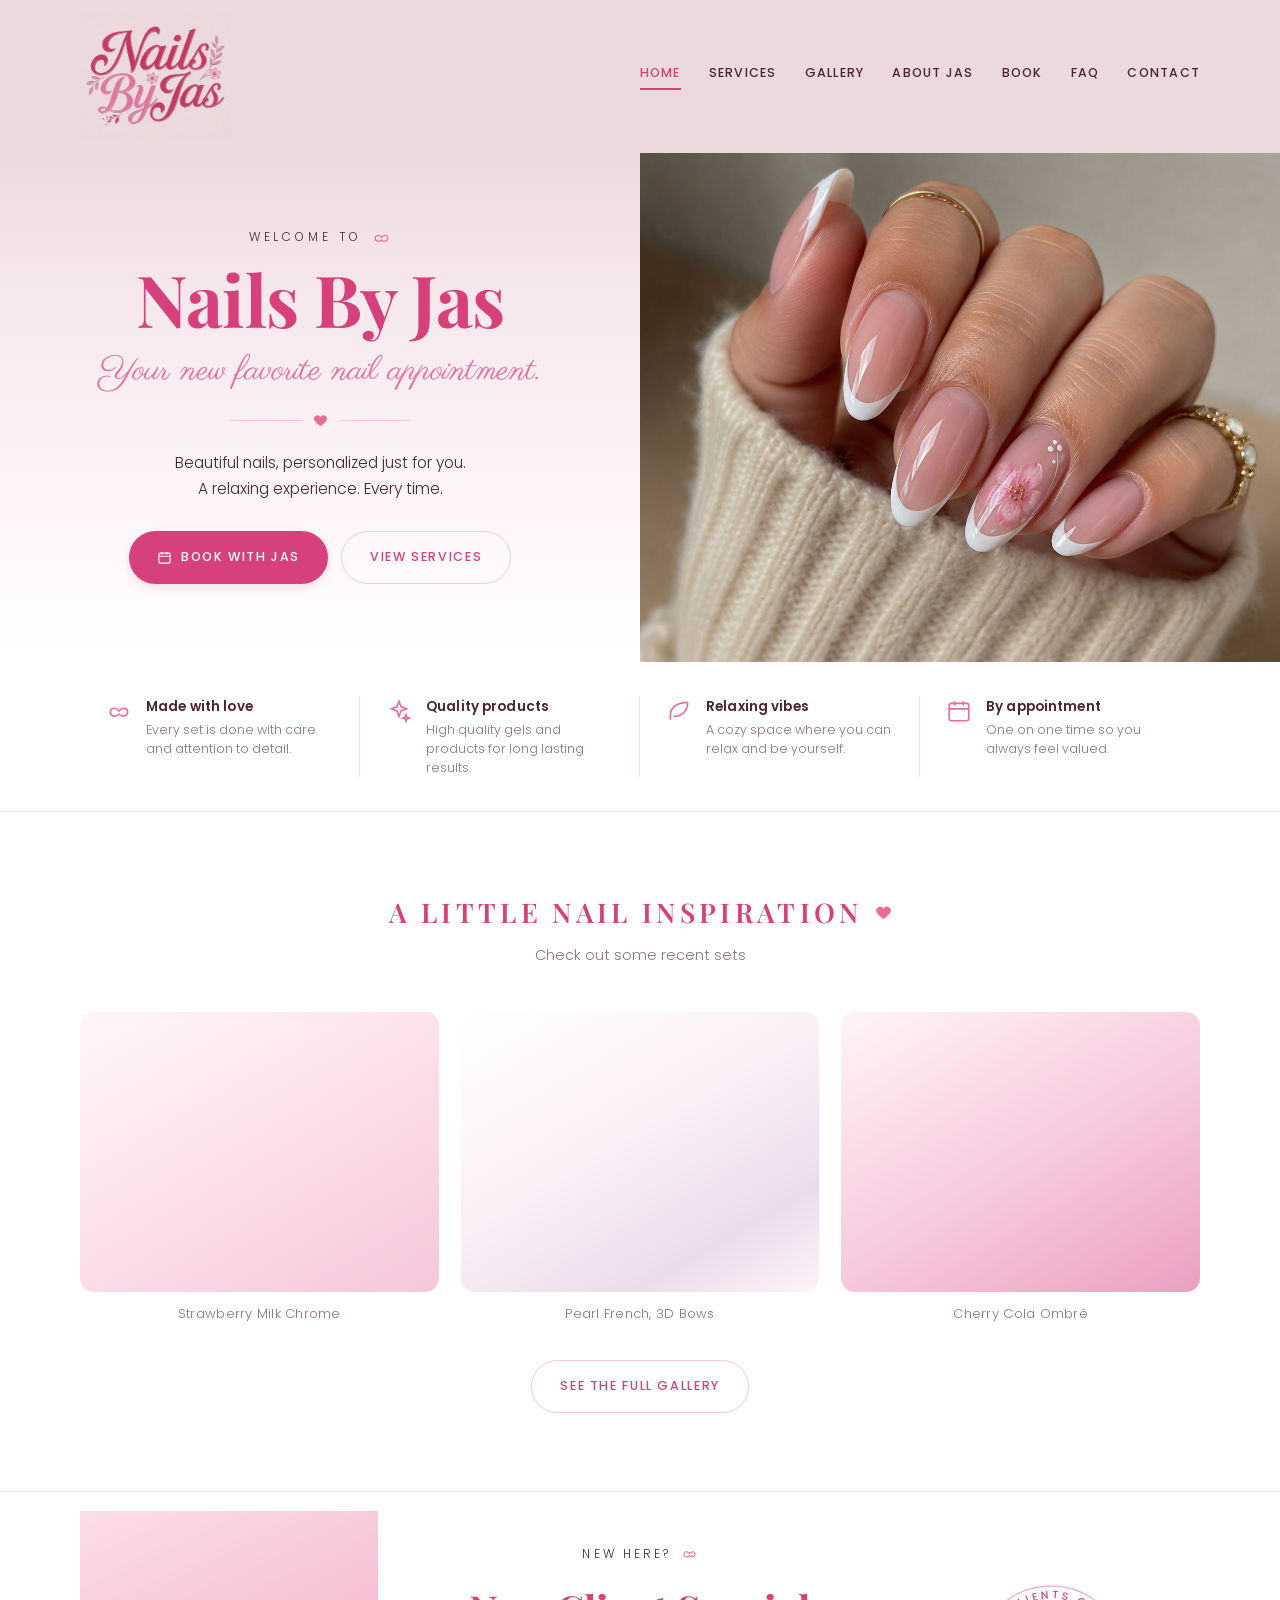
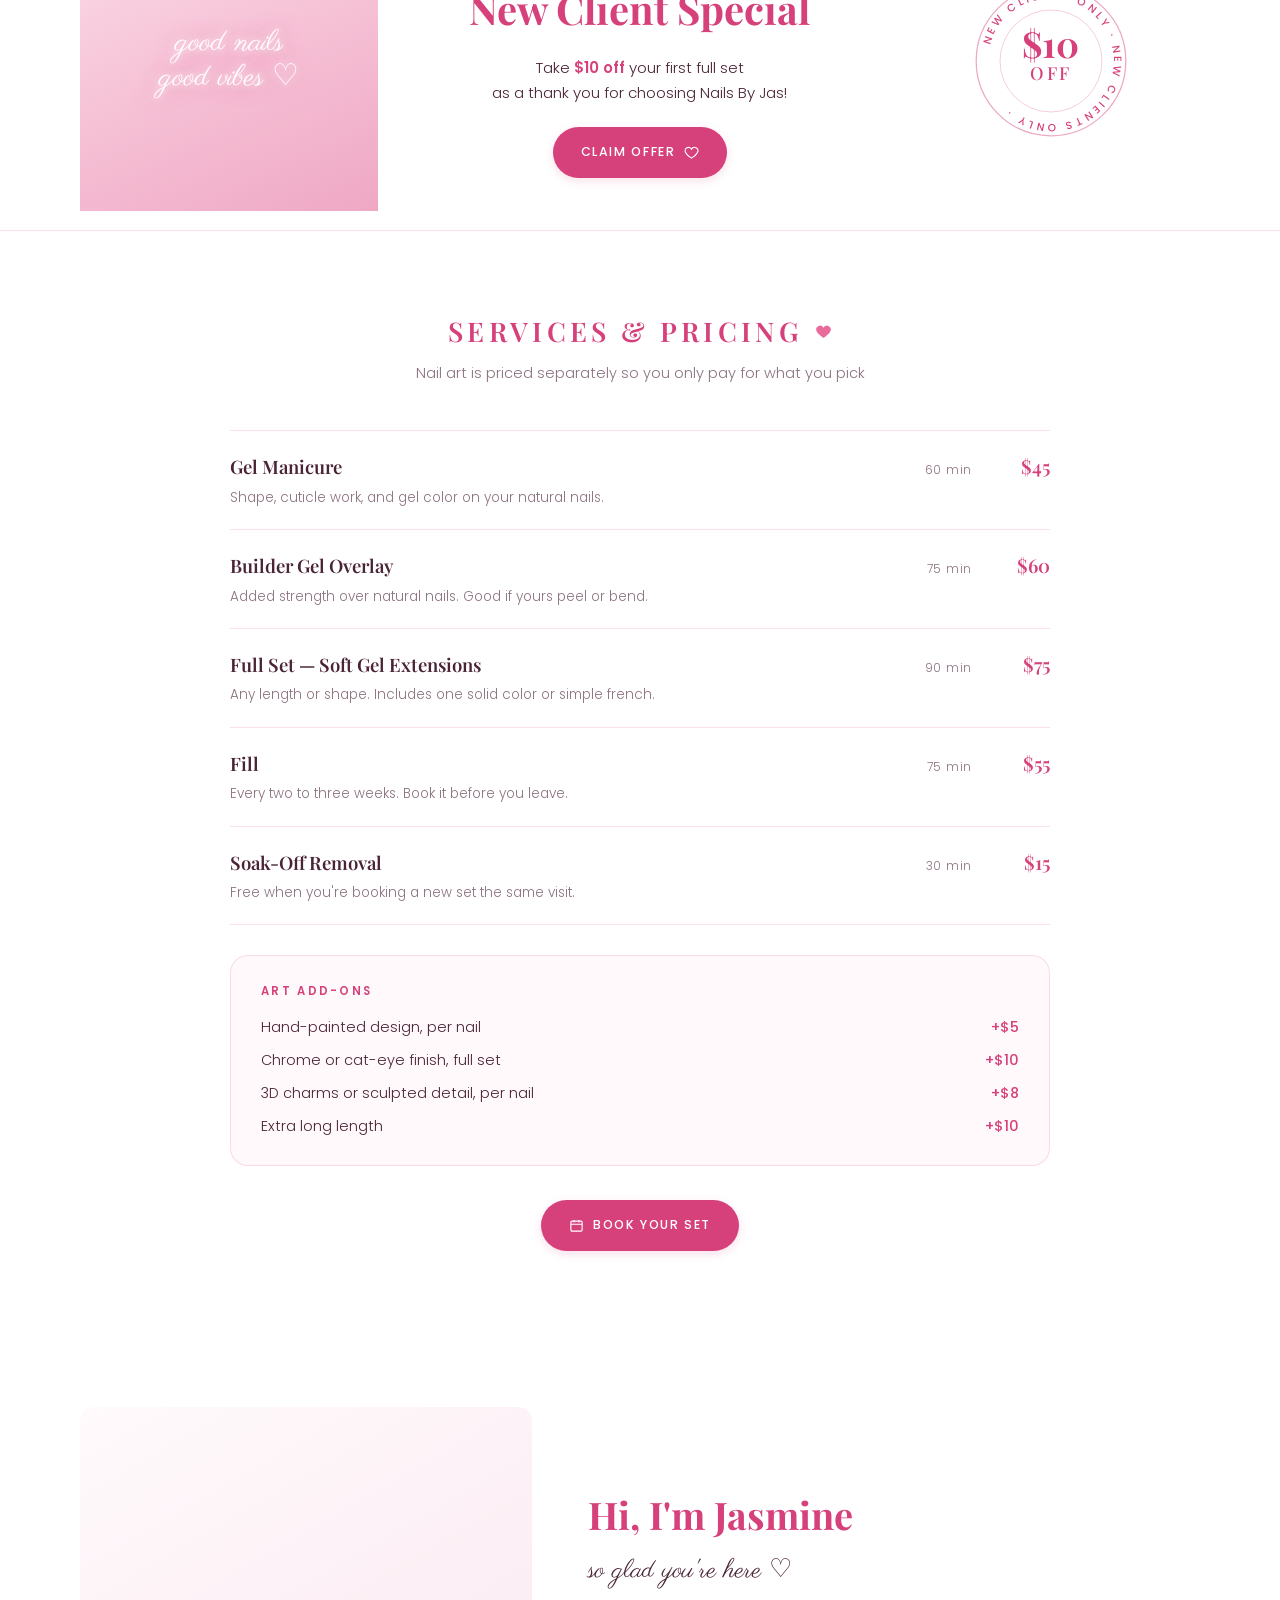
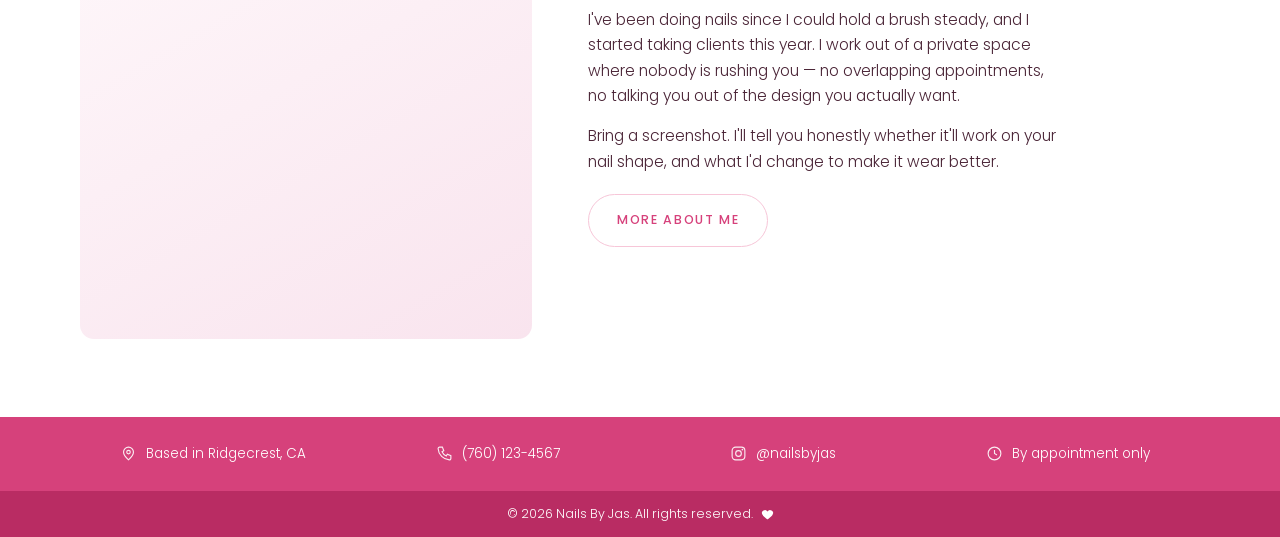
==== docs/index.html @ 91986686 "Publish site files to docs for GitHub Pages." ====
<!DOCTYPE html>
<html lang="en">
<head>
<meta charset="utf-8">
<meta name="viewport" content="width=device-width, initial-scale=1">
<title>Your new favorite nail appointment — Nails by Jas</title>
<meta name="description" content="Custom nail art and gel extensions, by appointment.">
<link rel="preconnect" href="https://fonts.googleapis.com">
<link rel="preconnect" href="https://fonts.gstatic.com" crossorigin>
<link href="https://fonts.googleapis.com/css2?family=Playfair+Display:wght@400;500;600;700&family=Parisienne&family=Poppins:wght@300;400;500;600&display=swap" rel="stylesheet">
<link rel="stylesheet" href="assets/styles.css">
</head>
<body>
<nav class="nav">
  <div class="wrap nav-in">
    <button class="burger" aria-label="Menu" aria-expanded="false" aria-controls="mobile-menu"><span></span><span></span><span></span></button>
    <a href="index.html" style="display:block"><img class="logo-nav" src="assets/logo.jpg" alt="Nails by Jas"></a>
    <div class="nav-links">
      <a href="index.html" class="on">Home</a>
      <a href="services.html">Services</a>
      <a href="gallery.html">Gallery</a>
      <a href="about.html">About Jas</a>
      <a href="book.html">Book</a>
      <a href="faq.html">FAQ</a>
      <a href="contact.html">Contact</a>
    </div>
    <span class="nav-spacer" aria-hidden="true"></span>
  </div>
  <div class="mobile-menu" id="mobile-menu">
    <a href="index.html" class="on">Home</a>
    <a href="services.html">Services</a>
    <a href="gallery.html">Gallery</a>
    <a href="about.html">About Jas</a>
    <a href="book.html">Book</a>
    <a href="faq.html">FAQ</a>
    <a href="contact.html">Contact</a>
  </div>
</nav>

<header class="hero">
  <div class="hero-copy">
    <p class="welcome">Welcome to <svg viewBox="0 0 24 24" fill="none" stroke="currentColor" stroke-width="1.5"><path d="M12 12c-3-4-8-3-8 1s5 5 8 2c3 3 8 2 8-2s-5-5-8-1z"/></svg></p>
    <h1>Nails By Jas</h1>
    <p class="script">Your new favorite nail appointment.</p>
    <div class="divider"><span class="bar"></span><svg viewBox="0 0 24 24" fill="currentColor"><path d="M12 21s-7.5-4.7-9.5-9A5.2 5.2 0 0 1 12 6.6 5.2 5.2 0 0 1 21.5 12c-2 4.3-9.5 9-9.5 9z"/></svg><span class="bar"></span></div>
    <p class="lede">Beautiful nails, personalized just for you.<br>A relaxing experience. Every time.</p>
    <div class="hero-actions">
      <a class="btn" href="book.html"><svg class="ico" viewBox="0 0 24 24" fill="none" stroke="currentColor" stroke-width="1.8"><rect x="3" y="5" width="18" height="16" rx="2"/><path d="M3 10h18M8 3v4M16 3v4"/></svg> Book with Jas</a>
      <a class="btn btn-out" href="services.html">View services</a>
    </div>
  </div>
  <div class="hero-art" role="img" aria-label="Almond french set with a hand-painted cherry blossom accent"></div>
</header>

<section class="trust">
  <div class="wrap trust-in">
    <div class="trust-item"><svg viewBox="0 0 24 24" fill="none" stroke="currentColor" stroke-width="1.5"><path d="M12 12c-3-4-8-3-8 1s5 5 8 2c3 3 8 2 8-2s-5-5-8-1z"/></svg><div><h4>Made with love</h4><p>Every set is done with care and attention to detail.</p></div></div>
    <div class="trust-item"><svg viewBox="0 0 24 24" fill="none" stroke="currentColor" stroke-width="1.5"><path d="M12 3l1.9 5.1L19 10l-5.1 1.9L12 17l-1.9-5.1L5 10l5.1-1.9z"/><path d="M18.5 15.5l.8 2.2 2.2.8-2.2.8-.8 2.2-.8-2.2-2.2-.8 2.2-.8z"/></svg><div><h4>Quality products</h4><p>High quality gels and products for long lasting results.</p></div></div>
    <div class="trust-item"><svg viewBox="0 0 24 24" fill="none" stroke="currentColor" stroke-width="1.5"><path d="M20 4C10 4 4 9 4 16v4"/><path d="M20 4c0 9-6 13-13 13"/></svg><div><h4>Relaxing vibes</h4><p>A cozy space where you can relax and be yourself.</p></div></div>
    <div class="trust-item"><svg viewBox="0 0 24 24" fill="none" stroke="currentColor" stroke-width="1.5"><rect x="3" y="5" width="18" height="16" rx="2"/><path d="M3 10h18M8 3v4M16 3v4"/></svg><div><h4>By appointment</h4><p>One on one time so you always feel valued.</p></div></div>
  </div>
</section>

<section class="section">
  <div class="wrap">
    <div class="head">
      <h2>A little nail inspiration <svg viewBox="0 0 24 24" fill="currentColor"><path d="M12 21s-7.5-4.7-9.5-9A5.2 5.2 0 0 1 12 6.6 5.2 5.2 0 0 1 21.5 12c-2 4.3-9.5 9-9.5 9z"/></svg></h2>
      <p>Check out some recent sets</p>
    </div>
    <div class="gal">
      <figure><div class="shot f1" role="img" aria-label="Strawberry milk chrome set"></div><figcaption>Strawberry Milk Chrome</figcaption></figure>
      <figure><div class="shot f2" role="img" aria-label="Pearl french with 3D bows"></div><figcaption>Pearl French, 3D Bows</figcaption></figure>
      <figure><div class="shot f3" role="img" aria-label="Cherry cola ombre set"></div><figcaption>Cherry Cola Ombré</figcaption></figure>
    </div>
    <div class="gal-cta"><a class="btn btn-out" href="gallery.html">See the full gallery</a></div>
  </div>
</section>

<section class="offer">
  <div class="wrap offer-in">
    <div class="neon"><span>good nails<br>good vibes ♡</span></div>
    <div class="offer-copy">
      <p class="eyebrow">New here? <svg viewBox="0 0 24 24" fill="none" stroke="currentColor" stroke-width="1.5"><path d="M12 12c-3-4-8-3-8 1s5 5 8 2c3 3 8 2 8-2s-5-5-8-1z"/></svg></p>
      <h3>New Client Special</h3>
      <p>Take <strong>$10 off</strong> your first full set<br>as a thank you for choosing Nails By Jas!</p>
      <a class="btn" href="book.html">Claim offer <svg class="ico" viewBox="0 0 24 24" fill="none" stroke="currentColor" stroke-width="1.8"><path d="M12 21s-7.5-4.7-9.5-9A5.2 5.2 0 0 1 12 6.6 5.2 5.2 0 0 1 21.5 12c-2 4.3-9.5 9-9.5 9z"/></svg></a>
    </div>
    <svg class="stamp" viewBox="0 0 200 200" aria-label="New clients only, $10 off">
      <defs><path id="circ" d="M100,100 m-74,0 a74,74 0 1,1 148,0 a74,74 0 1,1 -148,0"/></defs>
      <circle cx="100" cy="100" r="88" fill="none" stroke="currentColor" stroke-width="1.5" opacity=".45"/>
      <circle cx="100" cy="100" r="60" fill="none" stroke="currentColor" stroke-width="1" opacity=".3"/>
      <text font-family="Poppins,sans-serif" font-size="12.5" font-weight="500" letter-spacing="3.2" fill="currentColor">
        <textPath href="#circ" startOffset="4%">NEW CLIENTS ONLY · NEW CLIENTS ONLY ·</textPath>
      </text>
      <text x="100" y="96" text-anchor="middle" font-family="Playfair Display,serif" font-size="42" font-weight="700" fill="currentColor">$10</text>
      <text x="100" y="122" text-anchor="middle" font-family="Playfair Display,serif" font-size="21" font-weight="500" letter-spacing="3" fill="currentColor">OFF</text>
    </svg>
  </div>
</section>

<section class="section services">
  <div class="wrap">
    <div class="head">
      <h2>Services &amp; pricing <svg viewBox="0 0 24 24" fill="currentColor"><path d="M12 21s-7.5-4.7-9.5-9A5.2 5.2 0 0 1 12 6.6 5.2 5.2 0 0 1 21.5 12c-2 4.3-9.5 9-9.5 9z"/></svg></h2>
      <p>Nail art is priced separately so you only pay for what you pick</p>
    </div>
    <div class="menu">
      <div class="row">
        <div class="row-main"><h3>Gel Manicure</h3><p>Shape, cuticle work, and gel color on your natural nails.</p></div>
        <div class="dur">60 min</div><div class="price">$45</div>
      </div>
      <div class="row">
        <div class="row-main"><h3>Builder Gel Overlay</h3><p>Added strength over natural nails. Good if yours peel or bend.</p></div>
        <div class="dur">75 min</div><div class="price">$60</div>
      </div>
      <div class="row">
        <div class="row-main"><h3>Full Set — Soft Gel Extensions</h3><p>Any length or shape. Includes one solid color or simple french.</p></div>
        <div class="dur">90 min</div><div class="price">$75</div>
      </div>
      <div class="row">
        <div class="row-main"><h3>Fill</h3><p>Every two to three weeks. Book it before you leave.</p></div>
        <div class="dur">75 min</div><div class="price">$55</div>
      </div>
      <div class="row">
        <div class="row-main"><h3>Soak-Off Removal</h3><p>Free when you're booking a new set the same visit.</p></div>
        <div class="dur">30 min</div><div class="price">$15</div>
      </div>
      <div class="addons">
        <h4>Art add-ons</h4>
        <ul>
          <li>Hand-painted design, per nail <span>+$5</span></li>
          <li>Chrome or cat-eye finish, full set <span>+$10</span></li>
          <li>3D charms or sculpted detail, per nail <span>+$8</span></li>
          <li>Extra long length <span>+$10</span></li>
        </ul>
      </div>
      <div class="menu-cta"><a class="btn" href="book.html"><svg class="ico" viewBox="0 0 24 24" fill="none" stroke="currentColor" stroke-width="1.8"><rect x="3" y="5" width="18" height="16" rx="2"/><path d="M3 10h18M8 3v4M16 3v4"/></svg> Book your set</a></div>
    </div>
  </div>
</section>

<section class="section">
  <div class="wrap about">
    <div class="about-art f4" role="img" aria-label="Portrait of Jasmine"></div>
    <div>
      <h2>Hi, I'm Jasmine</h2>
      <p class="script">so glad you're here ♡</p>
      <p>I've been doing nails since I could hold a brush steady, and I started taking clients this year. I work out of a private space where nobody is rushing you — no overlapping appointments, no talking you out of the design you actually want.</p>
      <p>Bring a screenshot. I'll tell you honestly whether it'll work on your nail shape, and what I'd change to make it wear better.</p>
      <p style="margin-top:20px"><a class="btn btn-out" href="about.html">More about me</a></p>
    </div>
  </div>
</section>
<footer id="contact-info">
  <div class="foot">
    <div class="wrap foot-in">
      <div class="foot-item">
        <svg viewBox="0 0 24 24" fill="none" stroke="currentColor" stroke-width="1.6"><path d="M12 21s7-6 7-11a7 7 0 1 0-14 0c0 5 7 11 7 11z"/><circle cx="12" cy="10" r="2.5"/></svg>
        Based in Ridgecrest, CA
      </div>
      <div class="foot-item">
        <svg viewBox="0 0 24 24" fill="none" stroke="currentColor" stroke-width="1.6"><path d="M5 3h4l2 5-2.5 1.5a12 12 0 0 0 6 6L16 13l5 2v4a2 2 0 0 1-2.2 2A17 17 0 0 1 3 5.2 2 2 0 0 1 5 3z"/></svg>
        <a href="tel:7601234567">(760) 123-4567</a>
      </div>
      <div class="foot-item">
        <svg viewBox="0 0 24 24" fill="none" stroke="currentColor" stroke-width="1.6"><rect x="3" y="3" width="18" height="18" rx="5"/><circle cx="12" cy="12" r="4"/><circle cx="17.5" cy="6.5" r="1.2" fill="currentColor" stroke="none"/></svg>
        <a href="https://instagram.com/nailsbyjas">@nailsbyjas</a>
      </div>
      <div class="foot-item">
        <svg viewBox="0 0 24 24" fill="none" stroke="currentColor" stroke-width="1.6"><circle cx="12" cy="12" r="9"/><path d="M12 7v5l3.5 2"/></svg>
        By appointment only
      </div>
    </div>
    <div class="foot-bar">
      © 2026 Nails By Jas. All rights reserved.
      <svg viewBox="0 0 24 24" fill="currentColor"><path d="M12 21s-7.5-4.7-9.5-9A5.2 5.2 0 0 1 12 6.6 5.2 5.2 0 0 1 21.5 12c-2 4.3-9.5 9-9.5 9z"/></svg>
    </div>
  </div>
</footer>

<script>
document.querySelector('.burger').addEventListener('click', function(){
  var m = document.getElementById('mobile-menu');
  var open = m.classList.toggle('open');
  this.setAttribute('aria-expanded', open);
});
</script>
</body>
</html>
---- docs/assets/styles.css ----
:root{
  color-scheme:light;
  --pink:#D6417B;
  --pink-deep:#B92C63;
  --pink-mid:#E86B9C;
  --pink-soft:#F7C6D8;
  --blush:#FCE7EE;
  --pale:#FFFFFF;
  --white:#FFFFFF;
  --logobg:#EBD9DD;
  --ink:#4A2436;
  --grey:#8B7280;
  --line:rgba(214,65,123,.16);

  --serif:"Playfair Display",Georgia,serif;
  --script:"Parisienne",cursive;
  --sans:"Poppins",system-ui,sans-serif;
}

*{box-sizing:border-box}
html{scroll-behavior:smooth}
html{background:#fff}
body{
  margin:0;background:#fff;color:var(--ink);
  font-family:var(--sans);font-weight:300;line-height:1.65;
  -webkit-font-smoothing:antialiased;
}
img{max-width:100%;display:block}
a{color:inherit}
:focus-visible{outline:2px solid var(--pink);outline-offset:3px;border-radius:3px}
.wrap{max-width:1180px;margin:0 auto;padding:0 30px}

/* ---------- buttons ---------- */
.btn{
  display:inline-flex;align-items:center;justify-content:center;gap:9px;
  background:var(--pink);color:#fff;text-decoration:none;
  font-family:var(--sans);font-size:12.5px;font-weight:500;
  letter-spacing:.13em;text-transform:uppercase;
  padding:15px 28px;border-radius:999px;
  transition:background .2s,transform .2s,box-shadow .2s;
  box-shadow:0 3px 10px rgba(214,65,123,.16);
}
.btn:hover{background:var(--pink-deep);transform:translateY(-2px);box-shadow:0 8px 20px rgba(214,65,123,.3)}
.btn-out{
  background:transparent;color:var(--pink);
  border:1.5px solid var(--pink-soft);box-shadow:none;
}
.btn-out:hover{background:var(--pink);color:#fff;border-color:var(--pink)}
.ico{width:15px;height:15px;flex:none}

/* ---------- nav ---------- */
.nav{
  background:var(--logobg);border-bottom:0;
}
.nav-in{
  display:flex;align-items:center;justify-content:space-between;gap:26px;
  padding-block:14px;
}
.logo-nav{width:154px}
.nav-links{display:flex;gap:28px;font-size:12.5px;font-weight:500;letter-spacing:.1em;text-transform:uppercase}
.nav-links a{text-decoration:none;color:var(--ink);padding-bottom:4px;border-bottom:2px solid transparent;transition:color .2s,border-color .2s}
.nav-links a:hover{color:var(--pink)}
.nav-links a.on{color:var(--pink);border-bottom-color:var(--pink)}
.burger{display:none;background:none;border:0;padding:6px;cursor:pointer;flex:none}
.burger span{display:block;width:22px;height:2px;background:var(--ink);margin:4px 0;border-radius:2px}
.nav-spacer{display:none;width:34px;flex:none}

/* ---------- hero ---------- */
.hero{
  display:grid;grid-template-columns:1fr 1fr;align-items:stretch;
  background:linear-gradient(180deg,var(--logobg) 0%,#F6E7EC 26%,#FDF5F8 68%,#FFFFFF 100%);
}
.hero-copy{
  text-align:center;padding:74px 52px 78px;
  display:flex;flex-direction:column;align-items:center;justify-content:center;
}
.welcome{
  font-size:12px;letter-spacing:.32em;text-transform:uppercase;
  color:var(--ink);margin:0 0 16px;display:flex;align-items:center;gap:10px;
}
.welcome svg{width:19px;height:19px;color:var(--pink-mid)}
.hero h1{
  font-family:var(--serif);font-weight:700;
  font-size:clamp(42px,5.6vw,72px);line-height:1;
  letter-spacing:-.01em;color:var(--pink);margin:0 0 14px;
}
.script{
  font-family:var(--script);font-size:clamp(26px,3vw,34px);
  color:var(--pink-mid);line-height:1.3;margin:0;
}
.divider{display:flex;align-items:center;gap:12px;margin:20px 0 22px;width:180px}
.divider .bar{flex:1;height:1px;background:var(--pink-soft)}
.divider svg{width:15px;height:15px;color:var(--pink-mid)}
.hero-copy p.lede{font-size:15.5px;color:var(--ink);margin:0 0 30px;max-width:34ch}
.hero-actions{display:flex;gap:13px;flex-wrap:wrap;justify-content:center}
.hero-art{
  min-height:430px;
  background-image:url("hero.jpg");
  background-size:cover;
  background-position:52% 46%;
  background-repeat:no-repeat;
}

/* ---------- trust bar ---------- */
.trust{background:var(--white);border-bottom:1px solid var(--line)}
.trust-in{display:grid;grid-template-columns:repeat(4,1fr);padding-block:34px}
.trust-item{display:flex;gap:14px;padding:0 26px;border-right:1px solid var(--line)}
.trust-item:last-child{border-right:0}
.trust-item svg{width:26px;height:26px;color:var(--pink-mid);flex:none;margin-top:2px}
.trust-item h4{font-size:13.5px;font-weight:600;margin:0 0 3px;letter-spacing:.01em}
.trust-item p{font-size:12.5px;color:var(--grey);margin:0;line-height:1.5}

/* ---------- section headings ---------- */
.section{padding-block:78px;background:#fff}
.head{text-align:center;margin-bottom:44px}
.head h2{
  font-family:var(--serif);font-weight:600;
  font-size:clamp(21px,2.5vw,27px);letter-spacing:.16em;text-transform:uppercase;
  color:var(--pink);margin:0 0 9px;
  display:flex;align-items:center;justify-content:center;gap:12px;flex-wrap:wrap;
}
.head h2 svg{width:17px;height:17px;color:var(--pink-mid)}
.head p{font-size:14.5px;color:var(--grey);margin:0}

/* ---------- gallery ---------- */
.gal{display:grid;grid-template-columns:repeat(3,1fr);gap:22px}
.gal figure{margin:0}
.gal .shot{
  aspect-ratio:1.28;border-radius:14px;overflow:hidden;
  transition:transform .35s ease,box-shadow .35s ease;
}
.gal figure:hover .shot{transform:translateY(-5px);box-shadow:0 12px 26px rgba(214,65,123,.12)}
.gal figcaption{
  text-align:center;font-size:13px;color:var(--grey);
  margin-top:11px;letter-spacing:.02em;
}
.f1{background:linear-gradient(150deg,#FFF6FA 0%,#FBDDE9 55%,#F5C6D9 100%)}
.f2{background:linear-gradient(150deg,#FFFFFF 0%,#FAF0F6 45%,#EBDCEA 78%,#FDF3F8 100%)}
.f3{background:linear-gradient(150deg,#FFF4F8 0%,#F6C9DC 55%,#EBA0C0 100%)}
.f4{background:linear-gradient(150deg,#FFFAFC 0%,#F9E4EE 100%)}
.gal-cta{text-align:center;margin-top:36px}

/* ---------- offer band ---------- */
.offer{background:#fff;padding-block:0;border-top:1px solid var(--line);border-bottom:1px solid var(--line)}
.offer-in{display:grid;grid-template-columns:.85fr 1.3fr .85fr;align-items:center;gap:34px}
.neon{
  min-height:300px;border-radius:0;
  background:linear-gradient(155deg,#FBDDE8 0%,#F6C2D6 48%,#EFA8C4 100%);
  position:relative;display:flex;align-items:center;justify-content:center;
}
.neon span{
  font-family:var(--script);font-size:30px;color:#fff;text-align:center;
  line-height:1.15;text-shadow:0 0 10px rgba(255,255,255,.95),0 0 22px rgba(236,130,175,.9);
}
.offer-copy{text-align:center;padding-block:52px}
.offer-copy .eyebrow{
  font-size:12px;letter-spacing:.26em;text-transform:uppercase;
  margin:0 0 12px;display:flex;align-items:center;justify-content:center;gap:9px;
}
.offer-copy .eyebrow svg{width:17px;height:17px;color:var(--pink-mid)}
.offer-copy h3{
  font-family:var(--serif);font-weight:700;font-size:clamp(28px,3.4vw,40px);
  color:var(--pink);margin:0 0 14px;
}
.offer-copy p{font-size:15px;color:var(--ink);margin:0 0 22px}
.offer-copy strong{color:var(--pink);font-weight:600}
.stamp{width:170px;height:170px;margin:0 auto;color:var(--pink)}

/* ---------- services ---------- */
.services{background:var(--white)}
.menu{max-width:820px;margin:0 auto}
.row{display:flex;align-items:baseline;gap:16px;padding-block:20px;border-bottom:1px solid var(--line)}
.row:first-of-type{border-top:1px solid var(--line)}
.row-main{flex:1}
.row-main h3{font-family:var(--serif);font-weight:600;font-size:18.5px;margin:0 0 4px;color:var(--ink)}
.row-main p{margin:0;font-size:13.5px;color:var(--grey)}
.row .dur{font-size:12px;color:var(--grey);letter-spacing:.06em;white-space:nowrap}
.row .price{font-family:var(--serif);font-weight:600;font-size:19px;color:var(--pink);min-width:62px;text-align:right}
.addons{margin-top:30px;padding:26px 30px;background:#FFF9FB;border:1px solid var(--line);border-radius:18px}
.addons h4{font-size:11.5px;letter-spacing:.2em;text-transform:uppercase;font-weight:600;margin:0 0 15px;color:var(--pink)}
.addons ul{list-style:none;margin:0;padding:0;display:grid;gap:9px}
.addons li{display:flex;justify-content:space-between;gap:16px;font-size:14.5px}
.addons li span{color:var(--pink);font-weight:500}
.menu-cta{text-align:center;margin-top:34px}

/* ---------- about ---------- */
.about{display:grid;grid-template-columns:.85fr 1.15fr;gap:56px;align-items:center}
.about-art{aspect-ratio:.85;border-radius:14px}
.about h2{font-family:var(--serif);font-weight:700;font-size:clamp(28px,3.4vw,38px);color:var(--pink);margin:0 0 8px}
.about .script{margin-bottom:18px;font-size:26px}
.about p{font-size:15.5px;color:var(--ink);margin:0 0 14px;max-width:52ch}
.hours{margin-top:24px;display:grid;gap:7px;max-width:290px;font-size:14px}
.hours div{display:flex;justify-content:space-between;gap:16px;color:var(--grey);border-bottom:1px dotted var(--line);padding-bottom:6px}

/* ---------- book ---------- */
.book{background:#fff}
.book-in{display:grid;grid-template-columns:1fr 1fr;gap:48px;align-items:start}
.embed{
  background:#FFFBFC;border-radius:18px;min-height:320px;
  display:flex;flex-direction:column;align-items:center;justify-content:center;
  gap:11px;text-align:center;padding:36px;border:1px dashed var(--pink-soft);
}
.embed .label{font-size:11.5px;letter-spacing:.2em;text-transform:uppercase;color:var(--pink);font-weight:500}
.embed p{margin:0;font-size:14px;color:var(--grey);max-width:32ch}
.policy{margin-bottom:22px}
.policy h4{font-size:11.5px;letter-spacing:.18em;text-transform:uppercase;font-weight:600;margin:0 0 6px;color:var(--pink)}
.policy p{margin:0;font-size:14.5px;color:var(--ink)}

/* ---------- footer ---------- */
.foot{background:var(--pink);color:#fff}
.foot-in{display:grid;grid-template-columns:repeat(4,1fr);gap:20px;padding-block:26px}
.foot-item{display:flex;align-items:center;justify-content:center;gap:9px;font-size:13.5px}
.foot-item svg{width:17px;height:17px;flex:none;opacity:.9}
.foot-item a{text-decoration:none}
.foot-item a:hover{text-decoration:underline}
.foot-bar{
  background:var(--pink-deep);text-align:center;
  padding:13px 20px;font-size:12.5px;
  display:flex;align-items:center;justify-content:center;gap:8px;
}
.foot-bar svg{width:13px;height:13px}

/* ---------- responsive ---------- */
@media(max-width:960px){
  .trust-in{grid-template-columns:repeat(2,1fr);gap:26px 0}
  .trust-item:nth-child(2){border-right:0}
  .offer-in{grid-template-columns:1fr;gap:0}
  .neon{min-height:210px}
  .offer-copy{padding-block:40px 26px}
  .stamp{margin-bottom:44px}
}
@media(max-width:820px){
  .nav-links{display:none}
  .burger{display:block;margin-left:-6px}
  .nav-spacer{display:block}
  .logo-nav{margin:0 auto}
  .hero{grid-template-columns:1fr}
  .hero-copy{padding:46px 26px 52px;order:1}
  .hero-art{order:2;min-height:300px}
  .gal{grid-template-columns:1fr;gap:26px}
  .about,.book-in{grid-template-columns:1fr;gap:32px}
  .about-art{max-width:280px}
  .foot-in{grid-template-columns:1fr;gap:14px;padding-block:24px}
  .section{padding-block:56px}
}
@media(prefers-reduced-motion:reduce){
  *{animation:none !important;transition:none !important}
  html{scroll-behavior:auto}
}


/* ================= interior pages ================= */
.page-head{
  background:linear-gradient(180deg,var(--logobg) 0%,#F6E7EC 30%,#FDF5F8 72%,#FFFFFF 100%);
  text-align:center;padding:56px 30px 62px;
}
.page-head h1{
  font-family:var(--serif);font-weight:700;
  font-size:clamp(34px,5vw,56px);line-height:1.05;
  color:var(--pink);margin:0 0 10px;
}
.page-head .script{font-size:clamp(22px,2.6vw,29px)}
.page-head p.sub{font-size:15.5px;color:var(--ink);max-width:52ch;margin:16px auto 0}
.crumb{
  font-size:11.5px;letter-spacing:.2em;text-transform:uppercase;
  color:var(--grey);margin:0 0 14px;
}
.crumb a{text-decoration:none;color:var(--grey)}
.crumb a:hover{color:var(--pink)}

.prose{max-width:680px;margin:0 auto}
.prose h3{font-family:var(--serif);font-weight:600;font-size:21px;color:var(--pink);margin:36px 0 10px}
.prose p{font-size:15.5px;color:var(--ink);margin:0 0 14px}
.prose ul{margin:0 0 16px;padding-left:20px;color:var(--ink);font-size:15.5px}
.prose li{margin-bottom:7px}

.cards{display:grid;grid-template-columns:repeat(3,1fr);gap:22px}
.card{
  background:#FFFBFC;border:1px solid var(--line);border-radius:16px;
  padding:26px 24px;
}
.card svg{width:24px;height:24px;color:var(--pink-mid);margin-bottom:12px}
.card h4{font-family:var(--serif);font-weight:600;font-size:17.5px;margin:0 0 7px;color:var(--ink)}
.card p{font-size:14px;color:var(--grey);margin:0}

/* gallery page */
.gal-group{margin-bottom:52px}
.gal-group h3{
  font-family:var(--serif);font-weight:600;font-size:19px;
  letter-spacing:.14em;text-transform:uppercase;color:var(--pink);
  text-align:center;margin:0 0 26px;
}
.gal-4{display:grid;grid-template-columns:repeat(3,1fr);gap:22px}
.f5{background:linear-gradient(150deg,#FFFDFE 0%,#F7E9F2 50%,#EFD8E8 100%)}
.f6{background:linear-gradient(150deg,#FFF7FA 0%,#F9D9E5 55%,#F1BFD4 100%)}
.f7{background:linear-gradient(150deg,#FFFAFC 0%,#F2E3EC 45%,#E4CFE0 100%)}
.empty-note{
  text-align:center;font-size:14px;color:var(--grey);
  border:1px dashed var(--line);border-radius:14px;padding:22px;margin-top:8px;
}

/* faq */
.faq{max-width:720px;margin:0 auto}
.faq details{border-bottom:1px solid var(--line);padding:4px 0}
.faq summary{
  cursor:pointer;list-style:none;padding:17px 34px 17px 0;position:relative;
  font-family:var(--serif);font-weight:600;font-size:17px;color:var(--ink);
}
.faq summary::-webkit-details-marker{display:none}
.faq summary::after{
  content:"";position:absolute;right:6px;top:50%;width:9px;height:9px;
  border-right:1.8px solid var(--pink);border-bottom:1.8px solid var(--pink);
  transform:translateY(-70%) rotate(45deg);transition:transform .25s;
}
.faq details[open] summary::after{transform:translateY(-30%) rotate(225deg)}
.faq details p{margin:0 0 18px;font-size:15px;color:var(--grey);padding-right:20px}

/* contact */
.contact-grid{display:grid;grid-template-columns:1fr 1fr;gap:48px;align-items:start}
.cinfo{display:grid;gap:20px}
.cinfo-item{display:flex;gap:14px;align-items:flex-start}
.cinfo-item svg{width:21px;height:21px;color:var(--pink-mid);flex:none;margin-top:3px}
.cinfo-item h4{font-size:12px;letter-spacing:.16em;text-transform:uppercase;margin:0 0 3px;color:var(--pink)}
.cinfo-item p,.cinfo-item a{margin:0;font-size:15.5px;color:var(--ink);text-decoration:none}
.cinfo-item a:hover{color:var(--pink)}
.form{background:#FFFBFC;border:1px solid var(--line);border-radius:18px;padding:30px}
.field{margin-bottom:16px}
.field label{display:block;font-size:12px;letter-spacing:.14em;text-transform:uppercase;color:var(--pink);margin-bottom:6px}
.field input,.field textarea,.field select{
  width:100%;padding:12px 14px;border:1px solid var(--line);border-radius:10px;
  font-family:var(--sans);font-size:15px;color:var(--ink);background:#fff;
}
.field textarea{min-height:110px;resize:vertical}
.form-note{font-size:12.5px;color:var(--grey);margin:14px 0 0}

/* mobile menu panel */
.mobile-menu{display:none;background:var(--logobg);border-top:1px solid rgba(255,255,255,.5)}
.mobile-menu.open{display:block}
.mobile-menu a{
  display:block;padding:14px 30px;text-decoration:none;color:var(--ink);
  font-size:14px;letter-spacing:.08em;text-transform:uppercase;
  border-bottom:1px solid rgba(255,255,255,.55);
}
.mobile-menu a:last-child{border-bottom:0}
.mobile-menu a.on{color:var(--pink);font-weight:500}

@media(max-width:960px){
  .cards{grid-template-columns:1fr;gap:16px}
}
@media(max-width:820px){
  .gal-4{grid-template-columns:1fr;gap:24px}
  .contact-grid{grid-template-columns:1fr;gap:32px}
  .page-head{padding:38px 24px 44px}
}
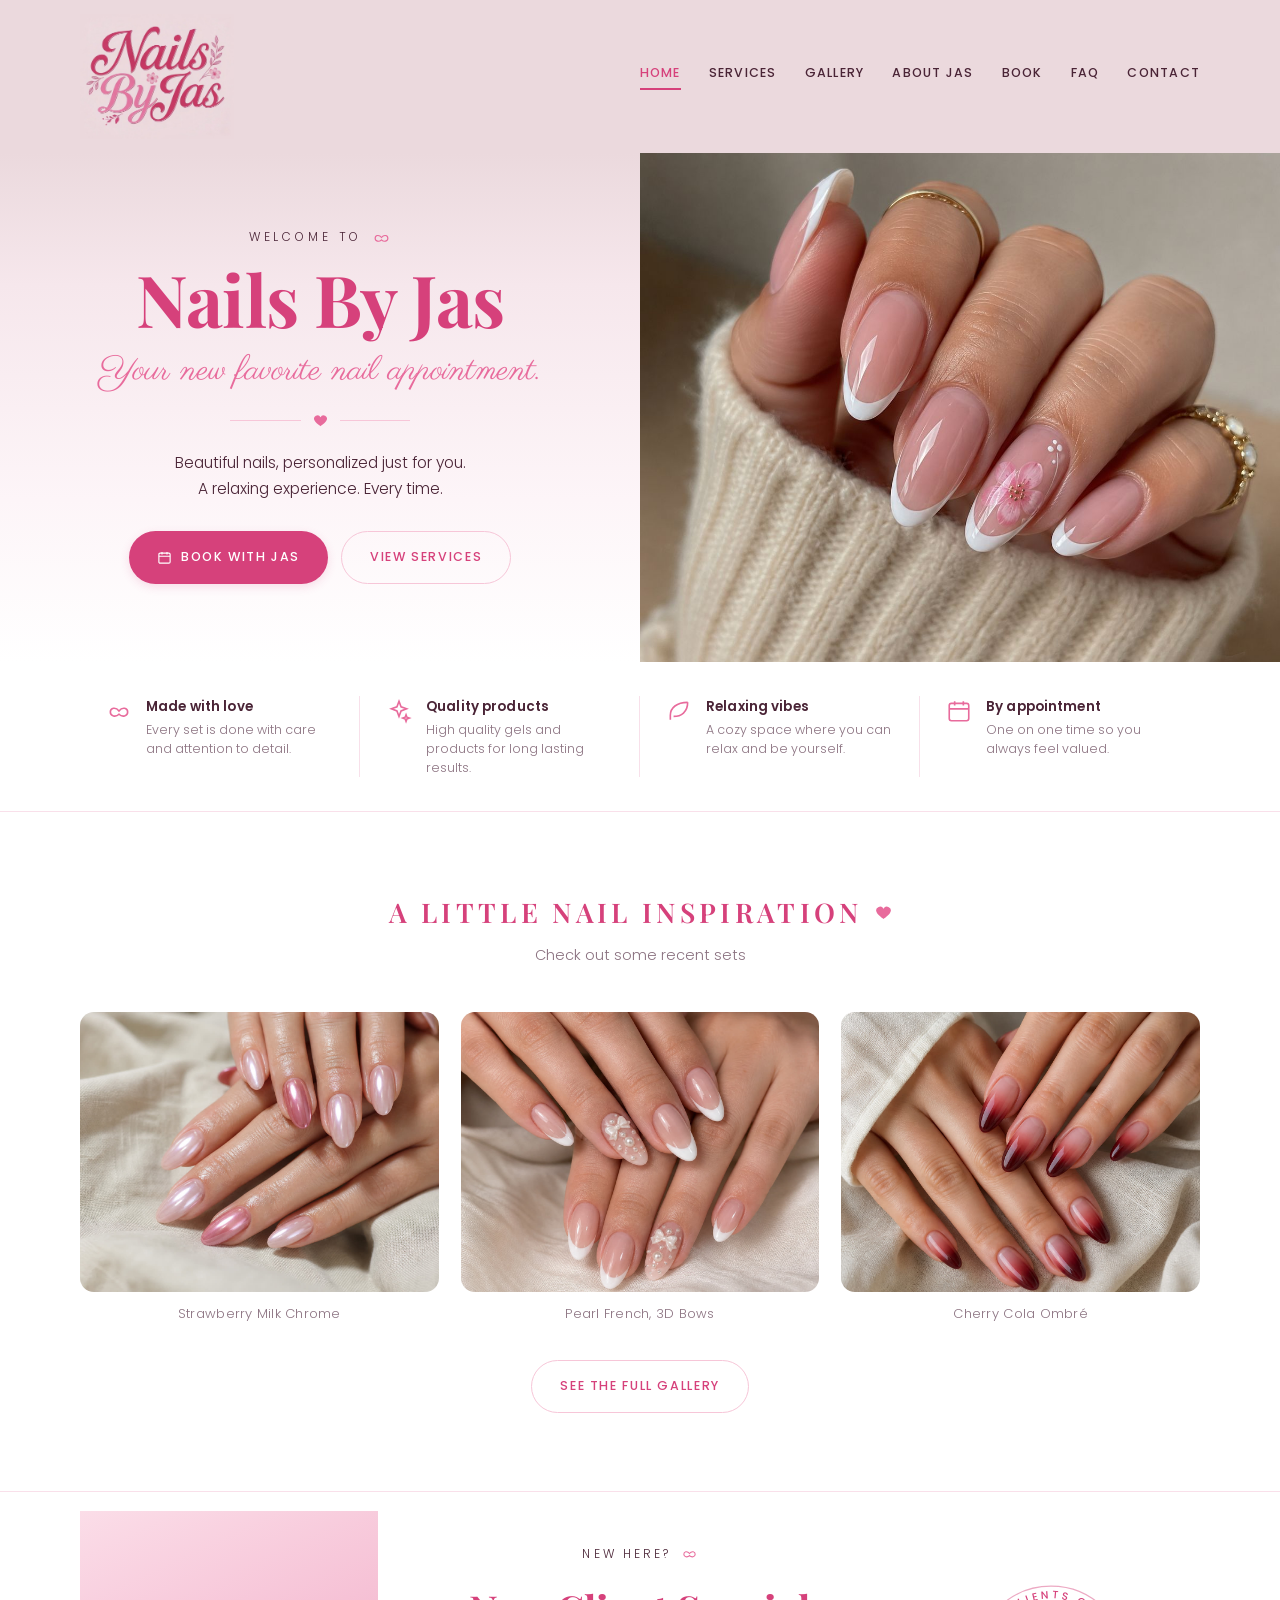
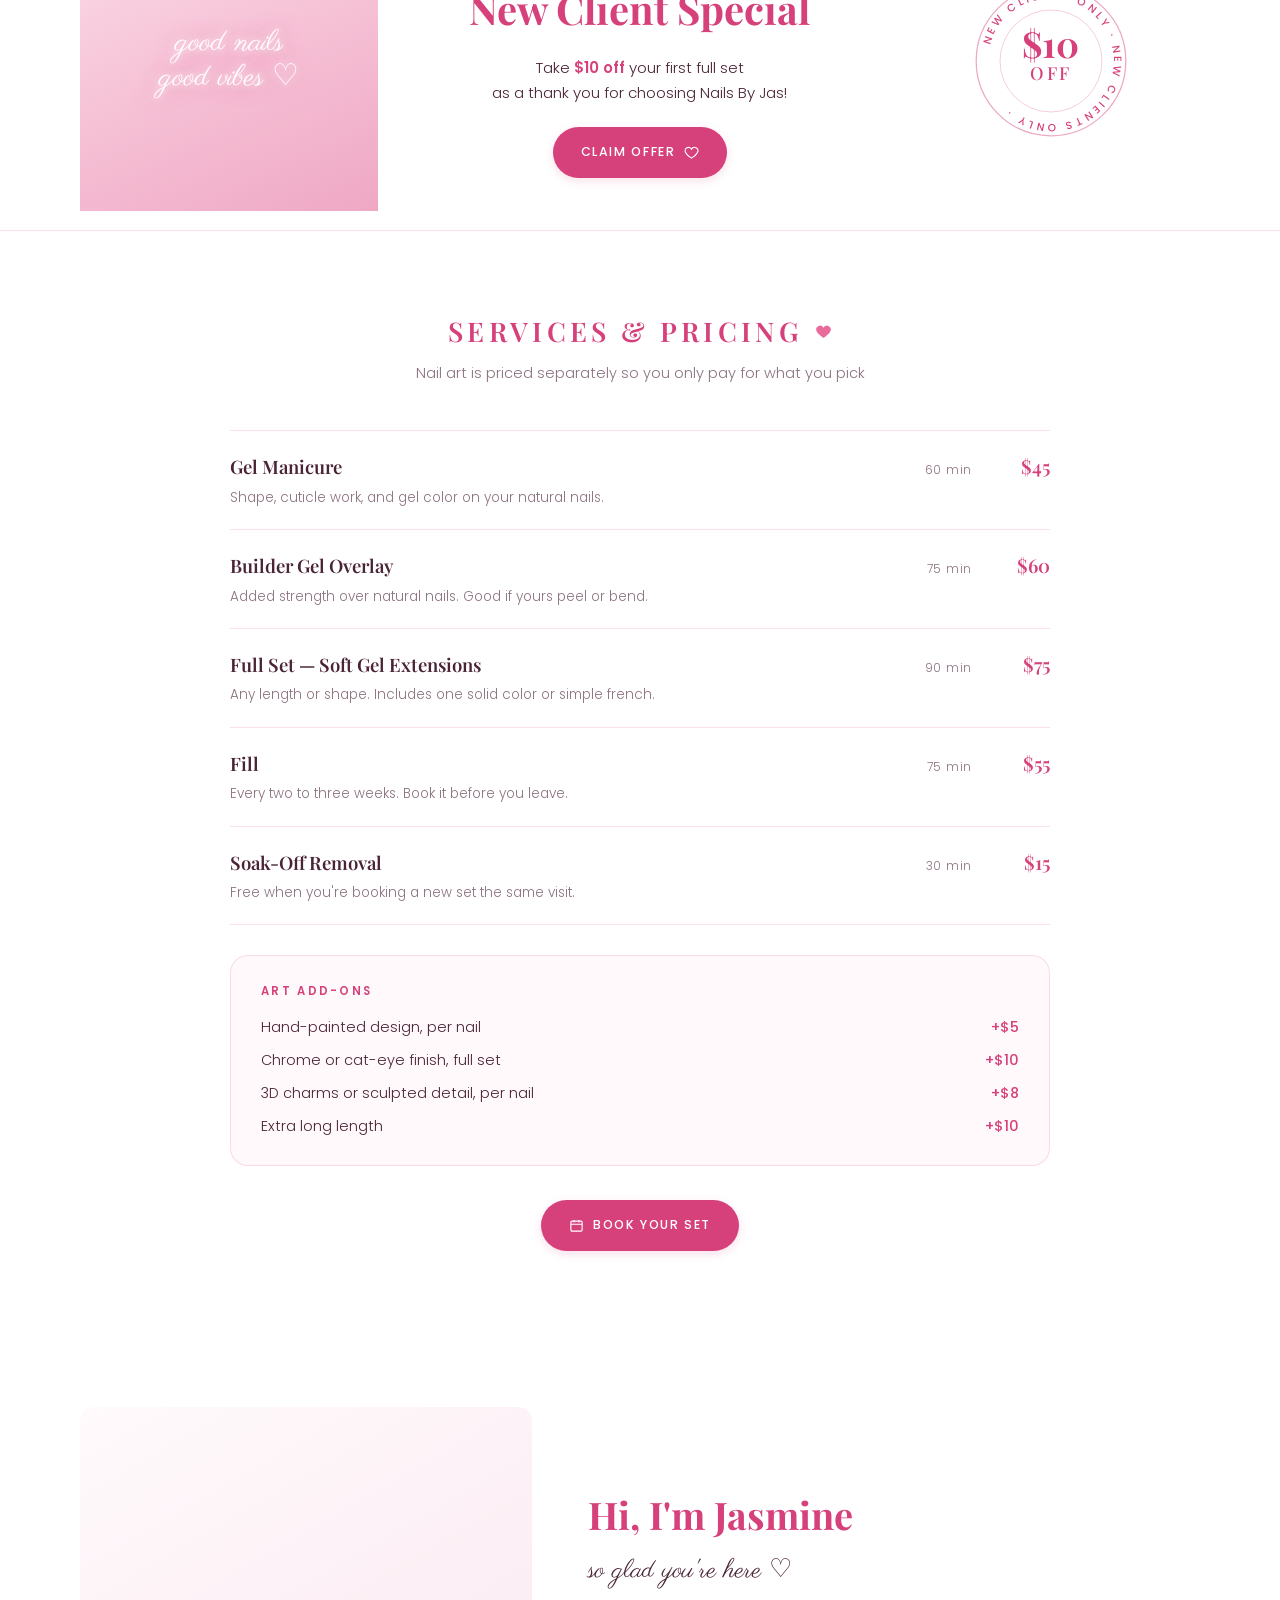
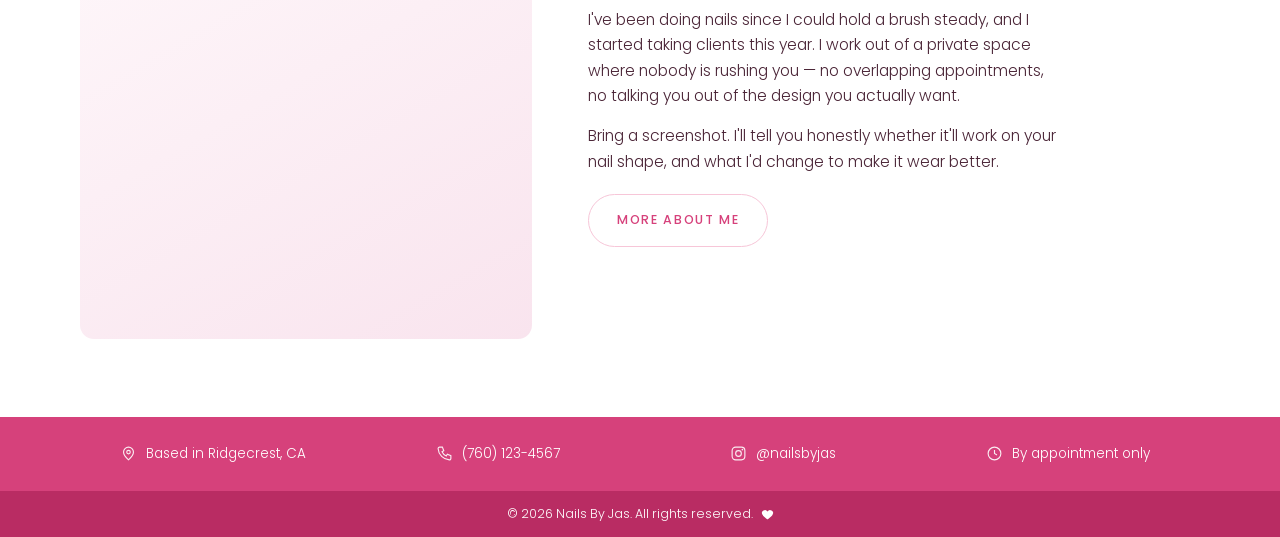
==== commit 05d878d4: "Add generated gallery photos for each set caption." ====
--- a/docs/index.html
+++ b/docs/index.html
@@ -68,9 +68,9 @@
       <p>Check out some recent sets</p>
     </div>
     <div class="gal">
-      <figure><div class="shot f1" role="img" aria-label="Strawberry milk chrome set"></div><figcaption>Strawberry Milk Chrome</figcaption></figure>
-      <figure><div class="shot f2" role="img" aria-label="Pearl french with 3D bows"></div><figcaption>Pearl French, 3D Bows</figcaption></figure>
-      <figure><div class="shot f3" role="img" aria-label="Cherry cola ombre set"></div><figcaption>Cherry Cola Ombré</figcaption></figure>
+      <figure><div class="shot"><img src="assets/strawberry-milk-chrome.jpg" alt="Strawberry Milk Chrome"></div><figcaption>Strawberry Milk Chrome</figcaption></figure>
+      <figure><div class="shot"><img src="assets/pearl-french-bows.jpg" alt="Pearl French, 3D Bows"></div><figcaption>Pearl French, 3D Bows</figcaption></figure>
+      <figure><div class="shot"><img src="assets/cherry-cola-ombre.jpg" alt="Cherry Cola Ombré"></div><figcaption>Cherry Cola Ombré</figcaption></figure>
     </div>
     <div class="gal-cta"><a class="btn btn-out" href="gallery.html">See the full gallery</a></div>
   </div>
--- a/docs/assets/styles.css
+++ b/docs/assets/styles.css
@@ -353,3 +353,5 @@
   .contact-grid{grid-template-columns:1fr;gap:32px}
   .page-head{padding:38px 24px 44px}
 }
+
+.shot img{width:100%;height:100%;object-fit:cover;display:block}
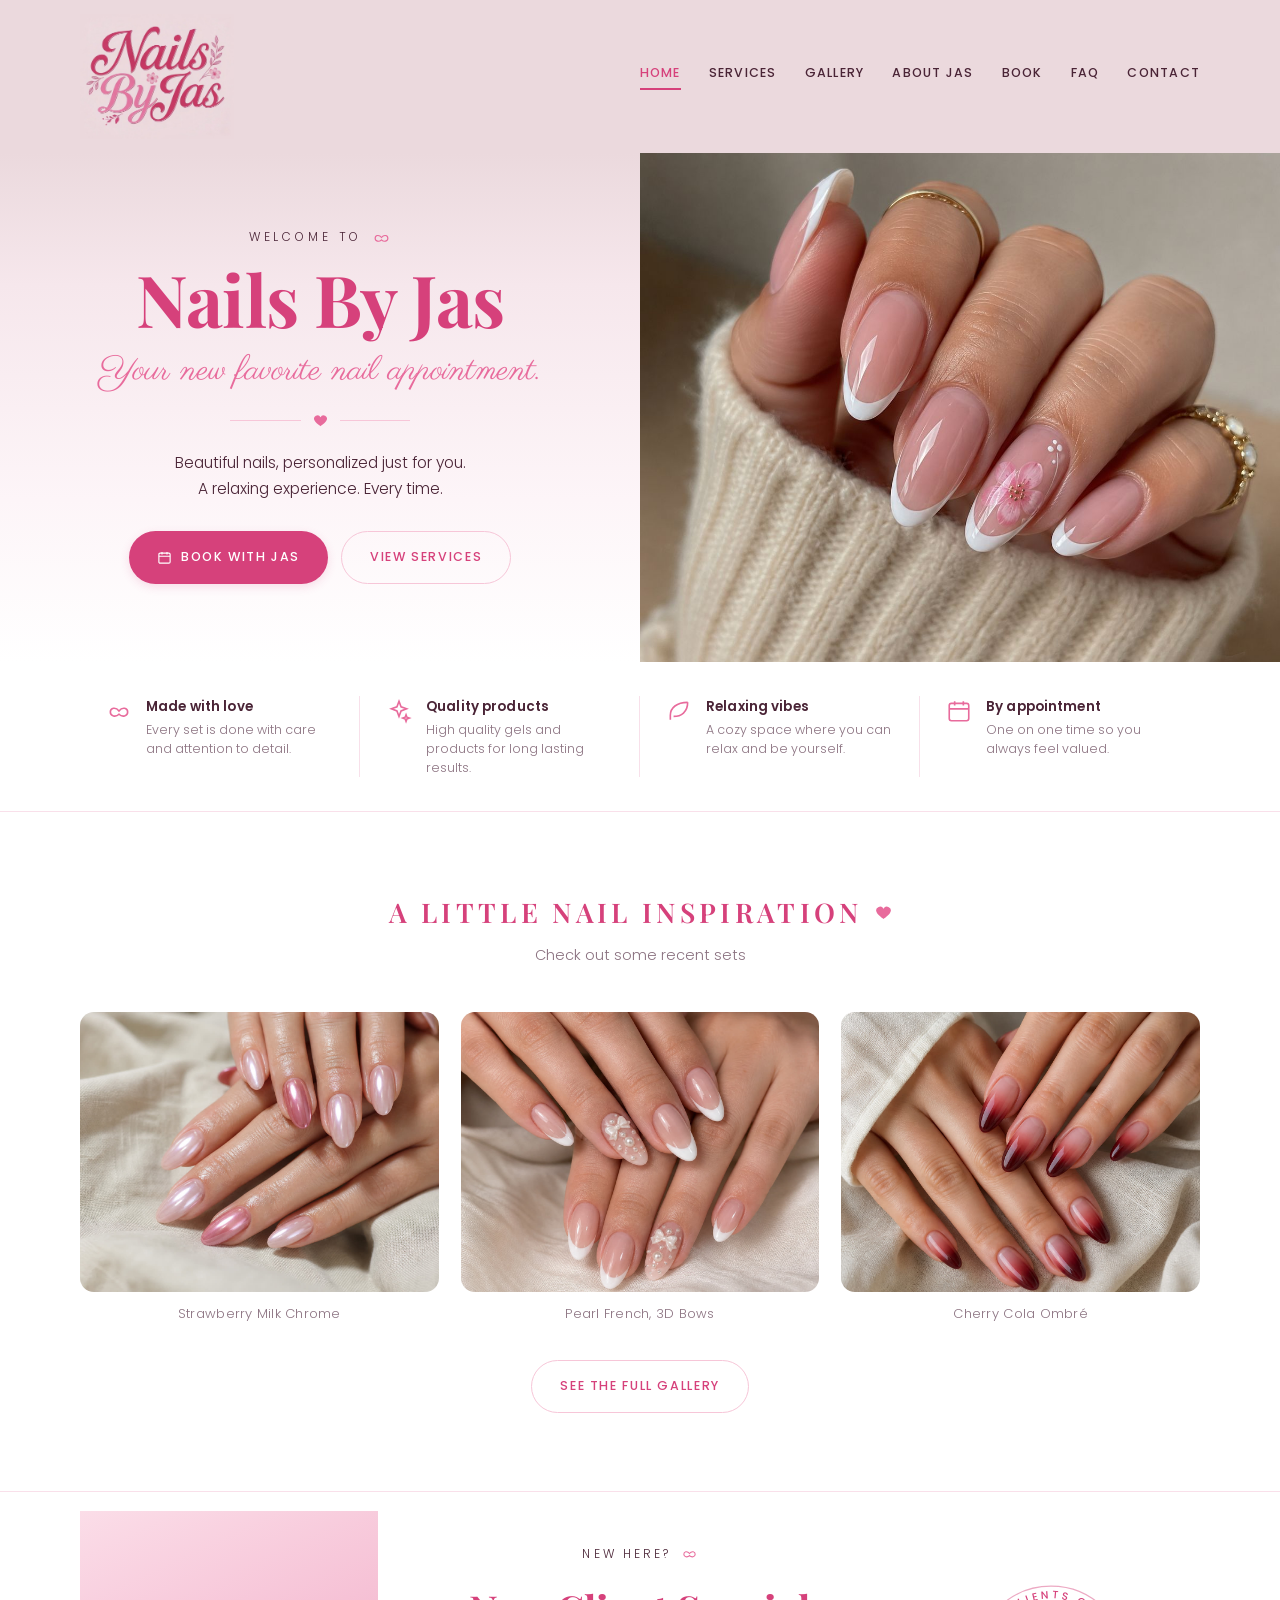
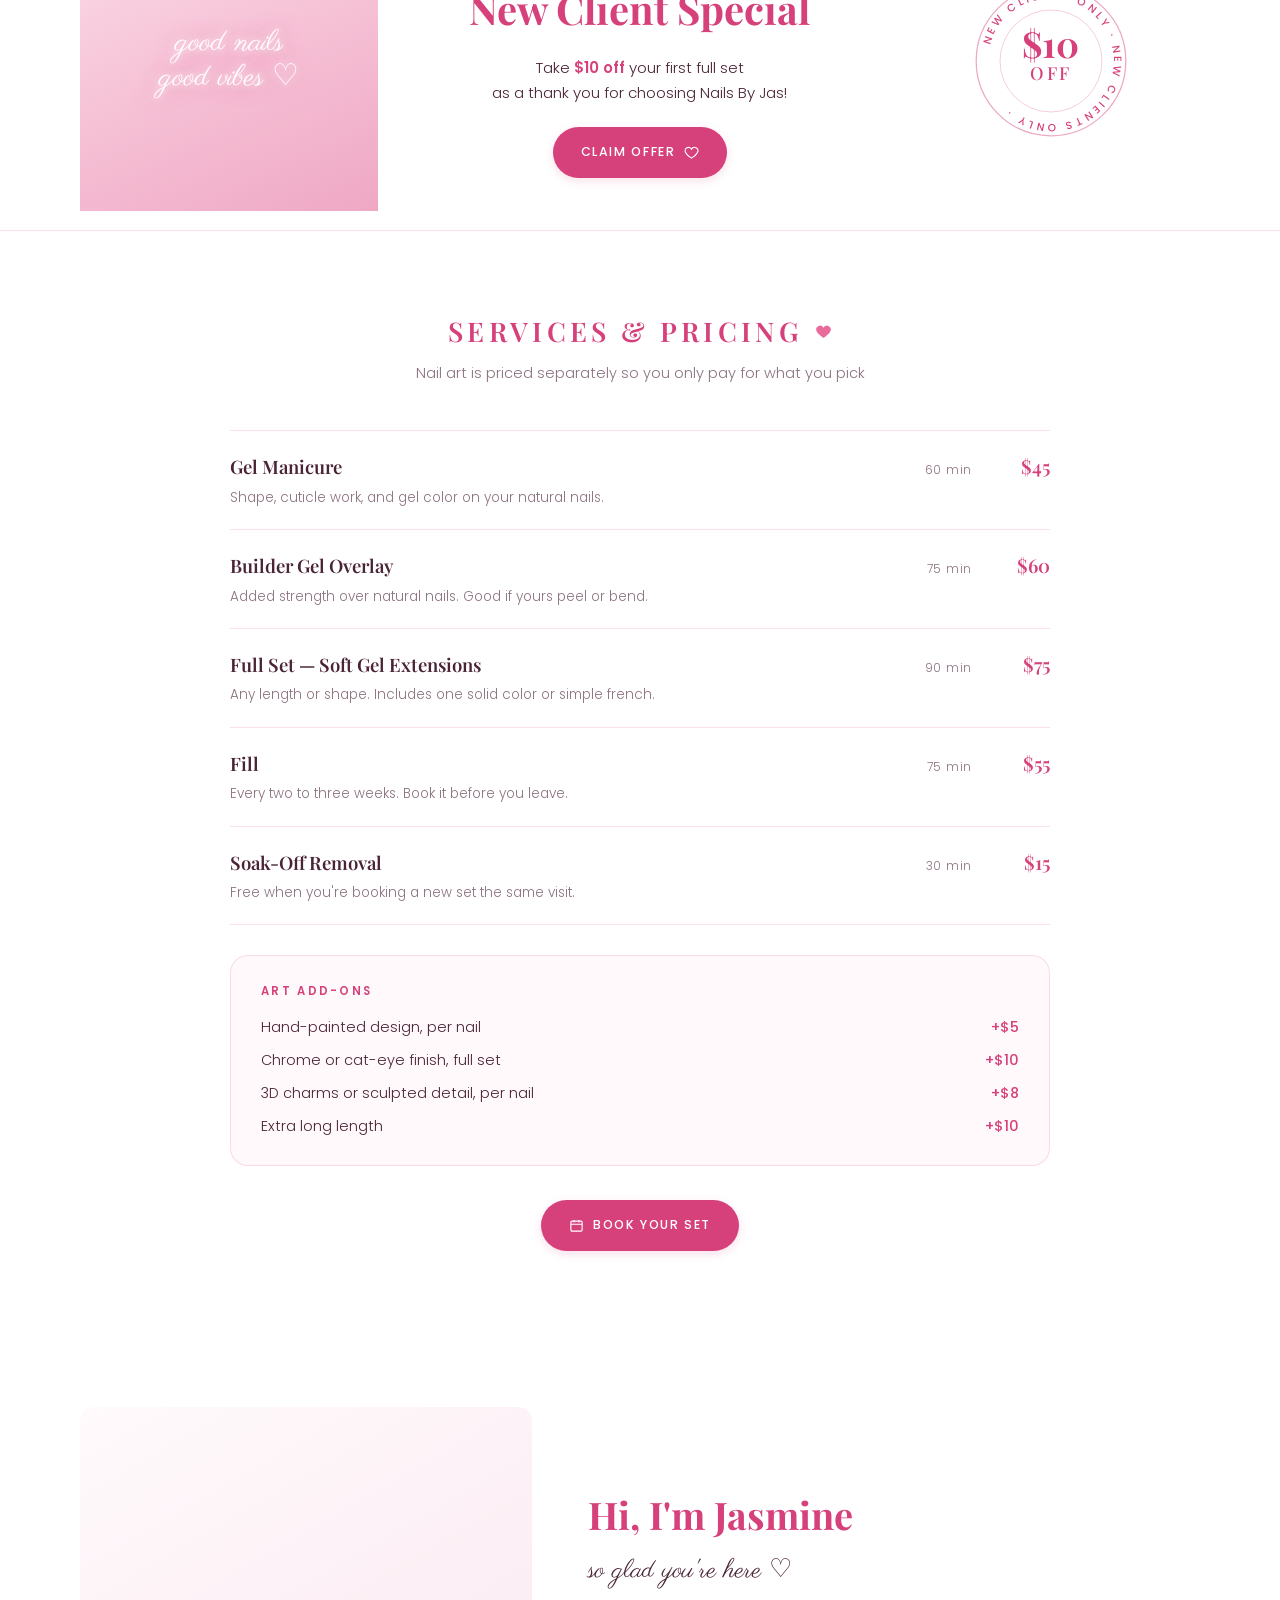
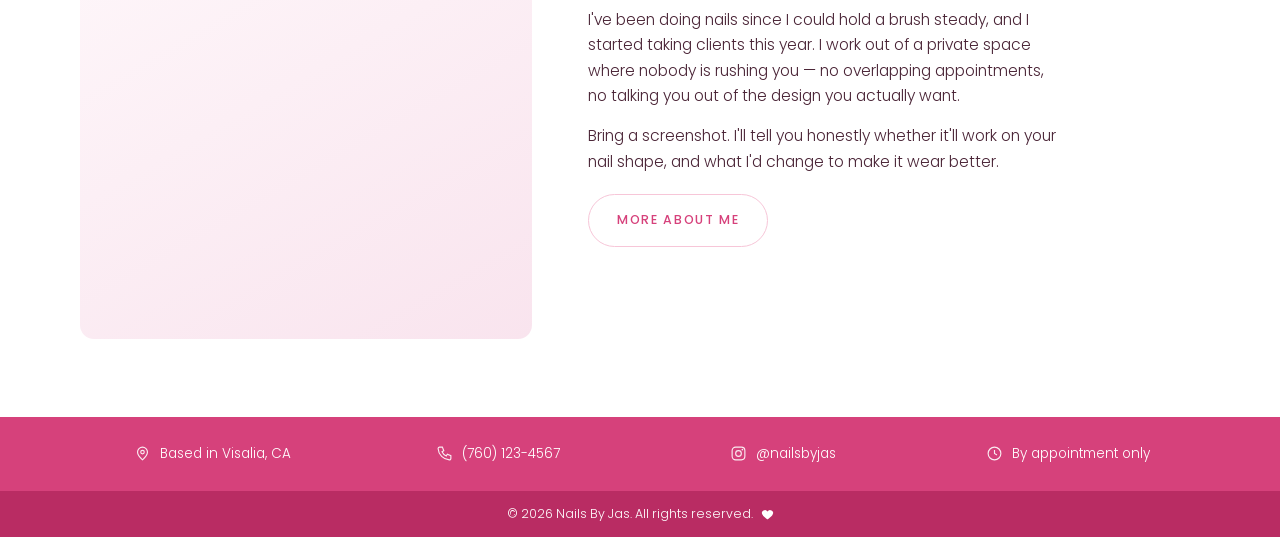
==== commit be33c5d7: "Change studio location from Ridgecrest to Visalia." ====
--- a/docs/index.html
+++ b/docs/index.html
@@ -156,7 +156,7 @@
     <div class="wrap foot-in">
       <div class="foot-item">
         <svg viewBox="0 0 24 24" fill="none" stroke="currentColor" stroke-width="1.6"><path d="M12 21s7-6 7-11a7 7 0 1 0-14 0c0 5 7 11 7 11z"/><circle cx="12" cy="10" r="2.5"/></svg>
-        Based in Ridgecrest, CA
+        Based in Visalia, CA
       </div>
       <div class="foot-item">
         <svg viewBox="0 0 24 24" fill="none" stroke="currentColor" stroke-width="1.6"><path d="M5 3h4l2 5-2.5 1.5a12 12 0 0 0 6 6L16 13l5 2v4a2 2 0 0 1-2.2 2A17 17 0 0 1 3 5.2 2 2 0 0 1 5 3z"/></svg>
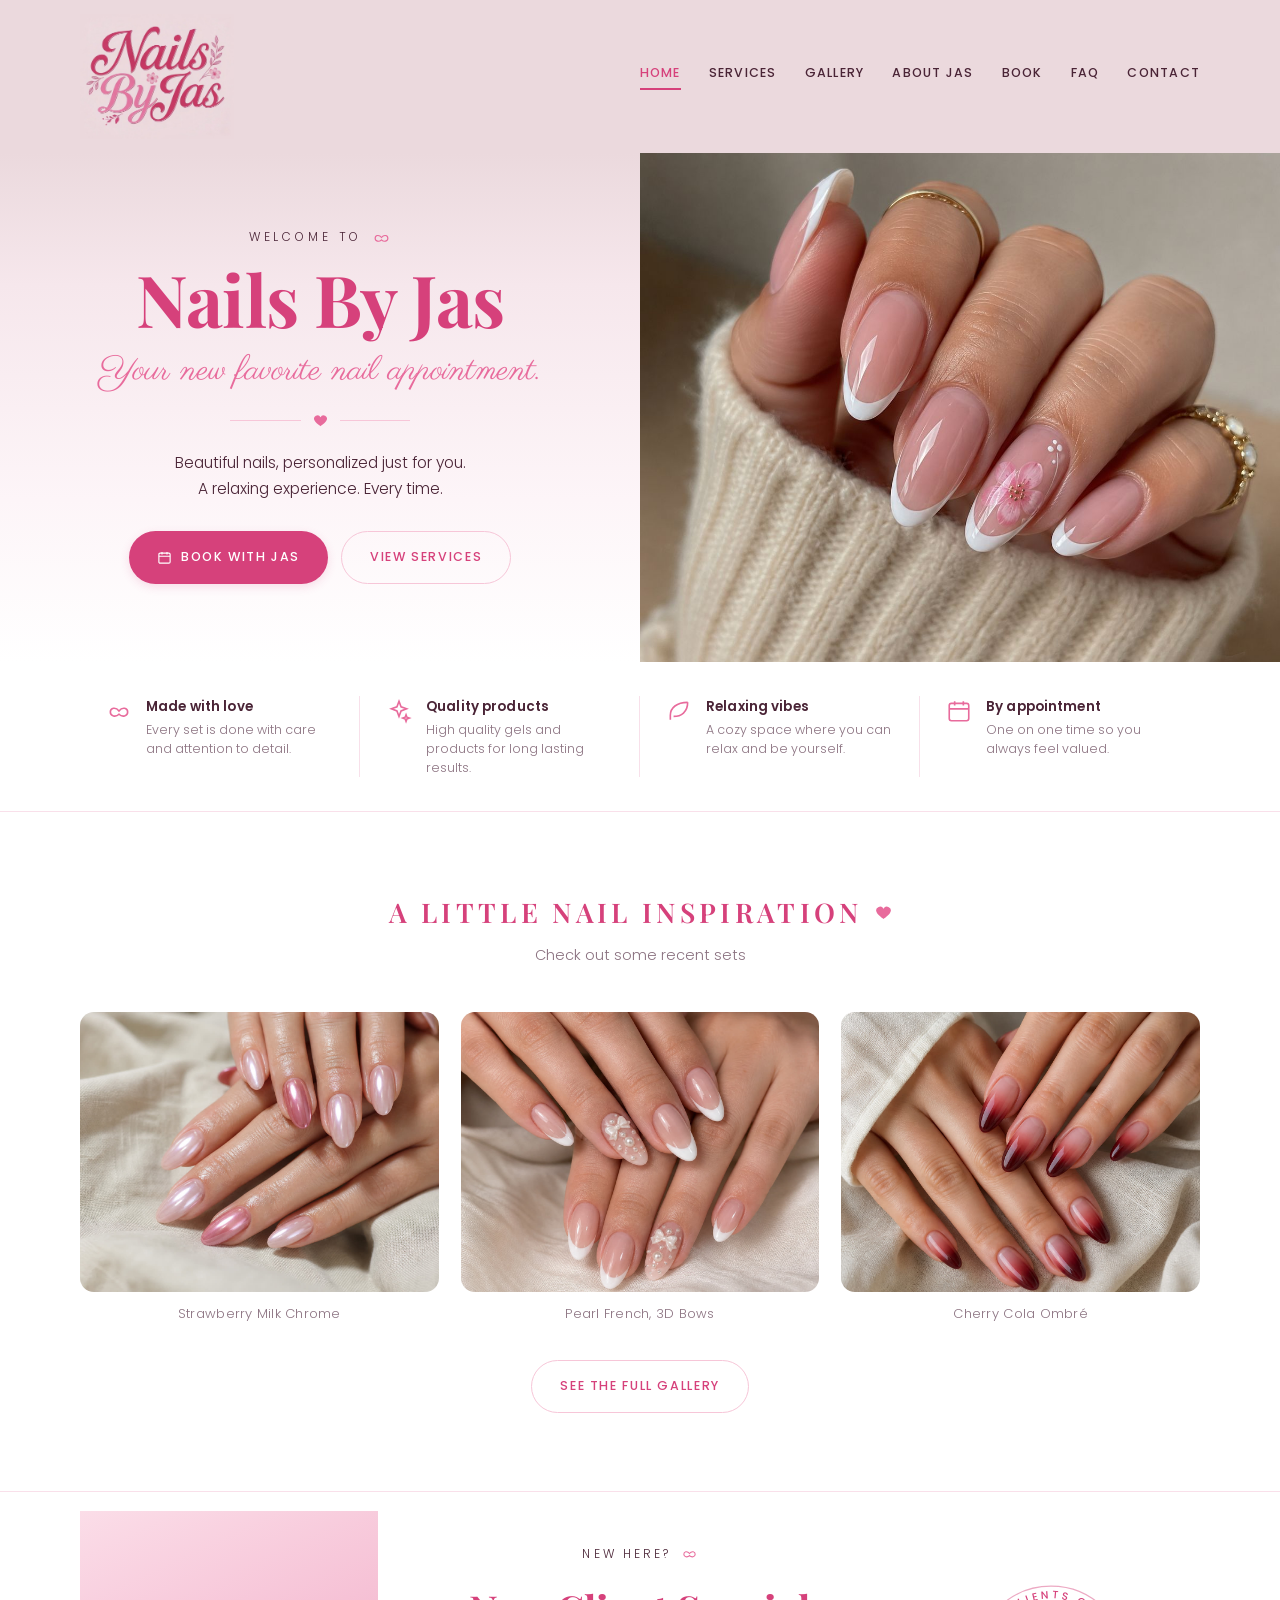
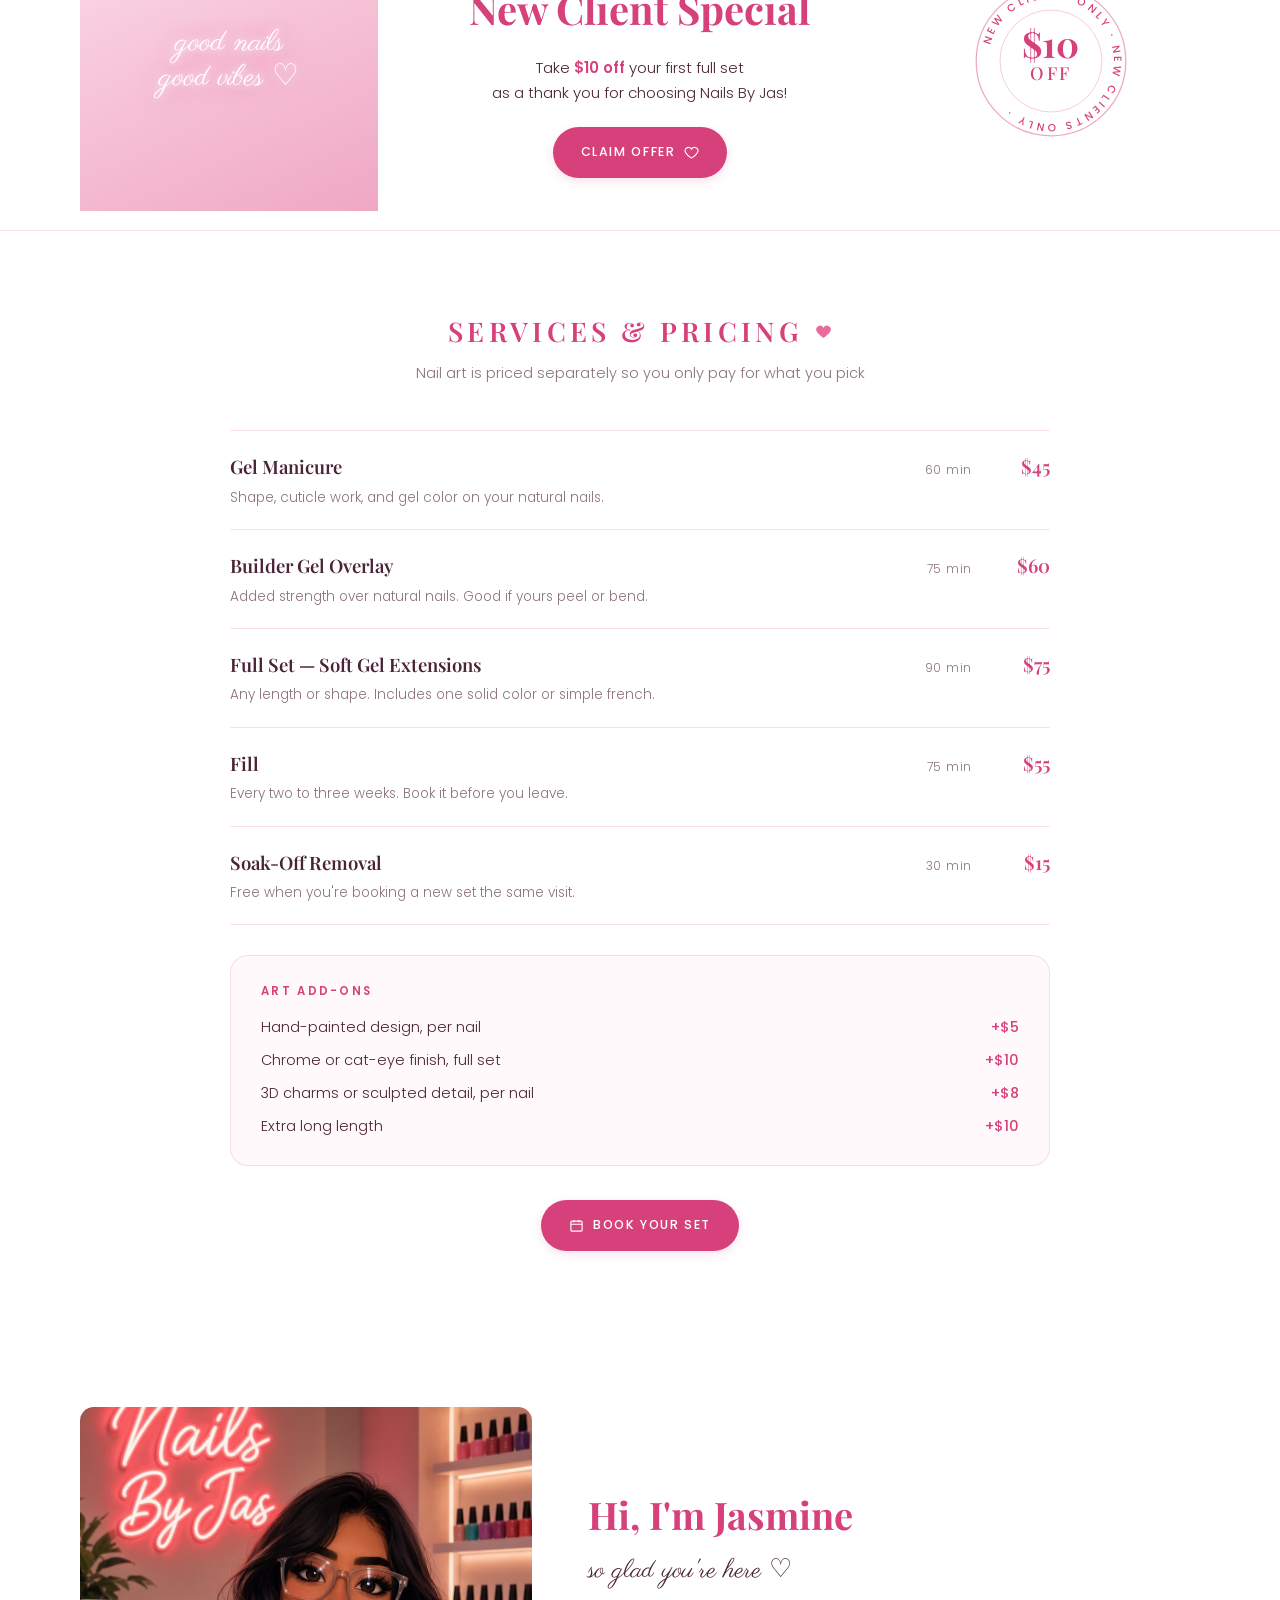
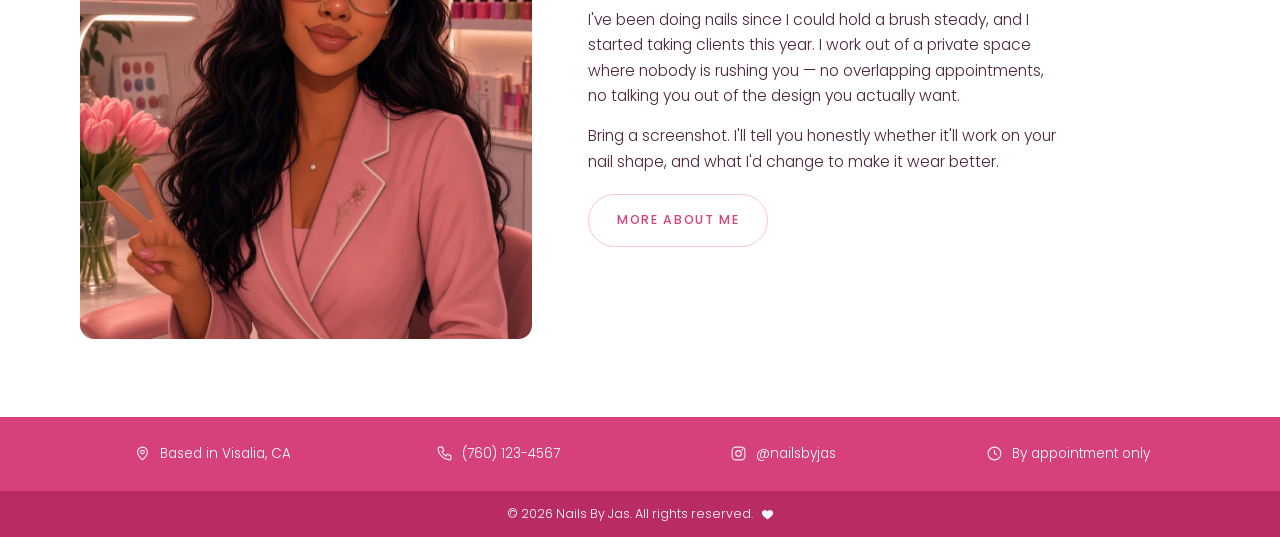
==== commit 859b6856: "Add Jas portrait to the About section." ====
--- a/docs/index.html
+++ b/docs/index.html
@@ -141,7 +141,7 @@
 
 <section class="section">
   <div class="wrap about">
-    <div class="about-art f4" role="img" aria-label="Portrait of Jasmine"></div>
+    <div class="about-art"><img src="assets/jas.jpg" alt="Jasmine, the nail artist behind Nails by Jas"></div>
     <div>
       <h2>Hi, I'm Jasmine</h2>
       <p class="script">so glad you're here ♡</p>
--- a/docs/assets/styles.css
+++ b/docs/assets/styles.css
@@ -355,3 +355,6 @@
 }
 
 .shot img{width:100%;height:100%;object-fit:cover;display:block}
+
+.about-art{overflow:hidden}
+.about-art img{width:100%;height:100%;object-fit:cover;object-position:center 18%;display:block}
